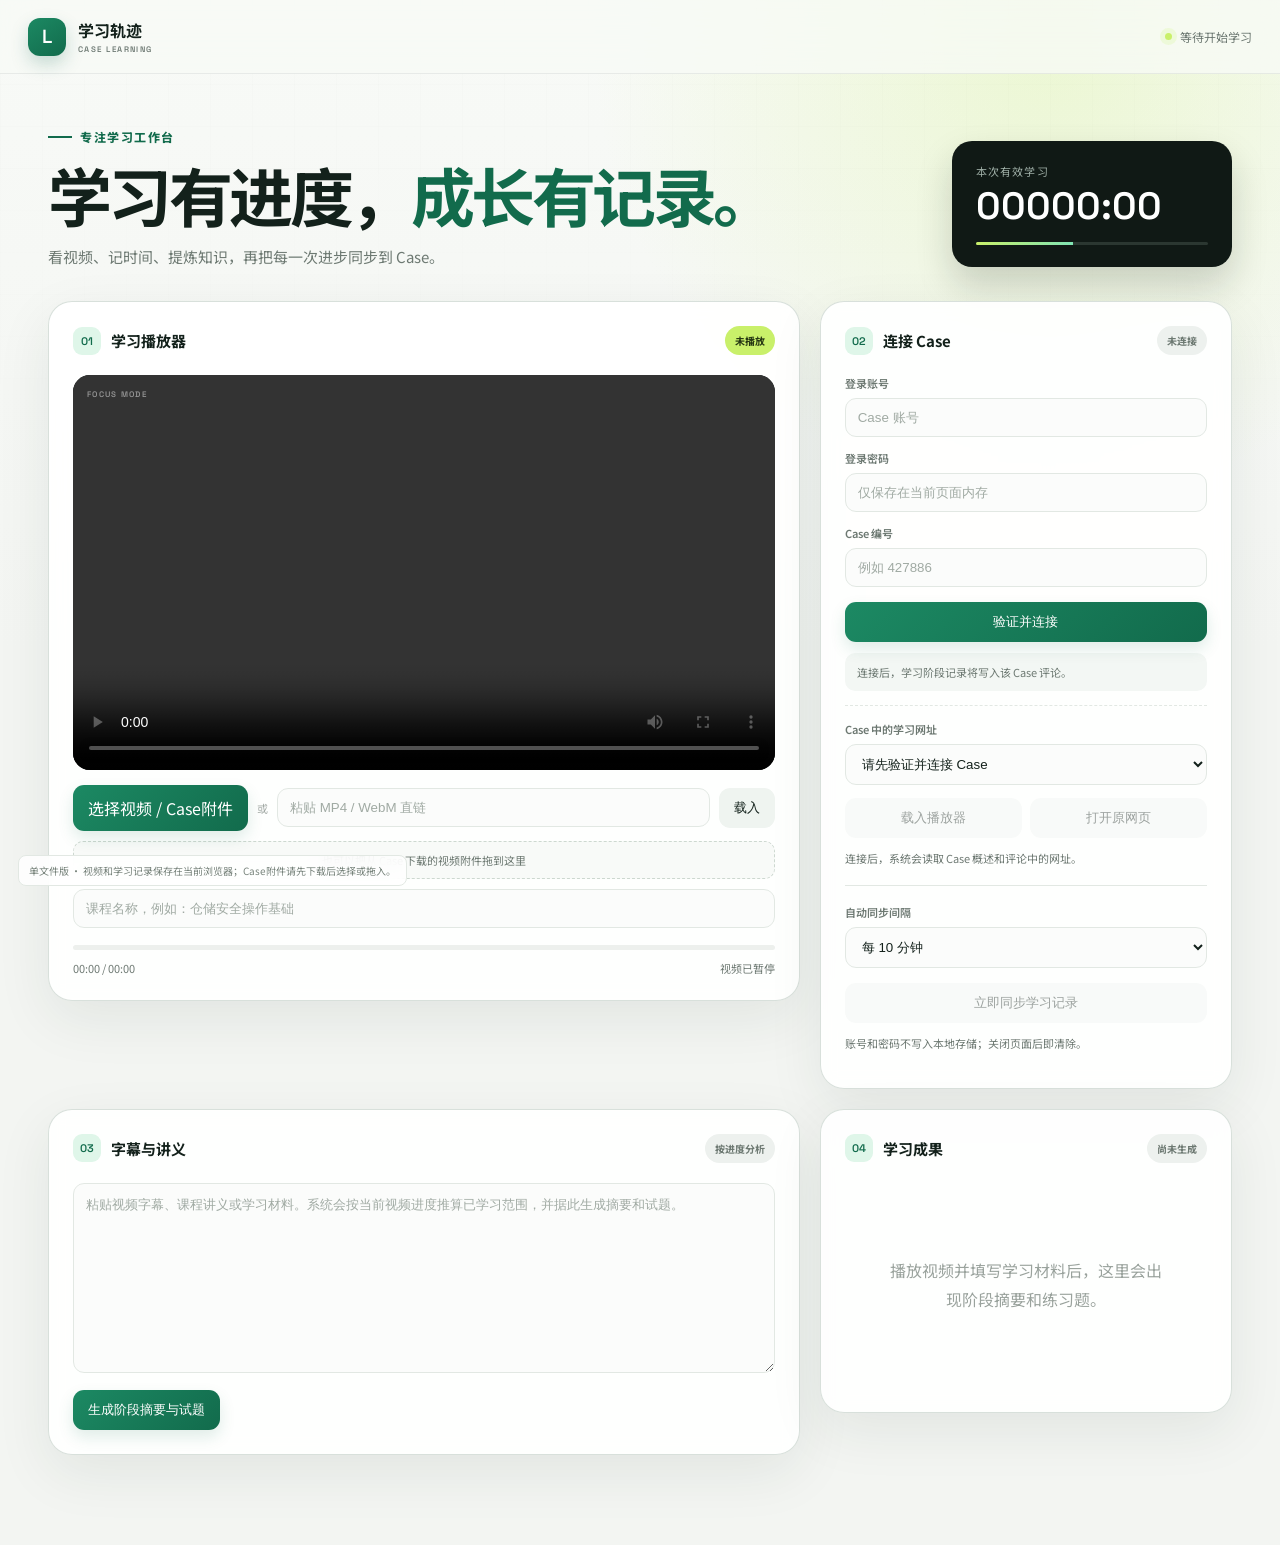
==== learning-system/standalone.html @ 3342eff4 "Add learning system standalone.html" ====
<!doctype html>
<html lang="zh-CN">
<head>
  <meta charset="utf-8">
  <meta name="viewport" content="width=device-width, initial-scale=1">
  <title>学习轨迹 · Case</title>
  <style>
@import url('https://fonts.googleapis.com/css2?family=Noto+Sans+SC:wght@400;500;600;700;800&family=Space+Grotesk:wght@500;600&display=swap');
:root{--bg:#f3f5f2;--paper:#fff;--ink:#13211b;--muted:#6d7972;--line:#e2e8e3;--green:#126b4c;--green2:#1c8963;--mint:#dff6e9;--lime:#c9f06a;--night:#101915;--shadow:0 18px 55px rgba(30,55,43,.08)}
*{box-sizing:border-box}html{scroll-behavior:smooth}body{margin:0;color:var(--ink);background:radial-gradient(circle at 82% 3%,rgba(201,240,106,.25),transparent 25%),linear-gradient(180deg,#f8faf7 0,var(--bg) 42%);font-family:'Noto Sans SC','Microsoft YaHei UI',sans-serif;min-height:100vh}body:before{content:"";position:fixed;inset:0;pointer-events:none;opacity:.32;background-image:linear-gradient(rgba(18,107,76,.035) 1px,transparent 1px),linear-gradient(90deg,rgba(18,107,76,.035) 1px,transparent 1px);background-size:42px 42px;mask-image:linear-gradient(to bottom,#000,transparent 70%)}
header{height:74px;padding:0 max(28px,calc((100vw - 1240px)/2));display:flex;align-items:center;justify-content:space-between;border-bottom:1px solid rgba(18,33,27,.07);background:rgba(248,250,247,.78);position:sticky;top:0;z-index:10;backdrop-filter:blur(18px)}.brand{display:flex;align-items:center;gap:12px}.brand>span:last-child{display:flex;flex-direction:column}.brand strong{font-size:16px}.brand small{font:600 8px/1.2 'Space Grotesk',sans-serif;letter-spacing:.18em;color:var(--muted);margin-top:3px}.mark{display:grid;place-items:center;width:38px;height:38px;border-radius:12px;background:linear-gradient(145deg,var(--green2),var(--green));color:white;font:600 19px 'Space Grotesk';box-shadow:0 8px 18px rgba(18,107,76,.22)}.header-right{display:flex;align-items:center;gap:8px}.live-dot{width:7px;height:7px;border-radius:50%;background:var(--lime);box-shadow:0 0 0 5px rgba(201,240,106,.18)}.status{font-size:12px;color:var(--muted)}
main{position:relative;max-width:1240px;margin:auto;padding:54px 28px 90px}.hero{display:flex;align-items:flex-end;justify-content:space-between;gap:32px;margin-bottom:34px}.eyebrow{display:flex;align-items:center;gap:8px;color:var(--green);font-size:12px;font-weight:800;letter-spacing:.13em;margin:0 0 15px}.eyebrow span{width:24px;height:2px;background:var(--green)}.hero h1{font-size:clamp(38px,5vw,66px);line-height:1.08;letter-spacing:-.055em;margin:0}.hero h1 em{font-style:normal;color:var(--green)}.hero p:not(.eyebrow){font-size:15px;color:var(--muted);margin:17px 0 0}.metric{min-width:280px;background:var(--night);color:white;padding:22px 24px;border-radius:20px;box-shadow:0 18px 36px rgba(16,25,21,.18)}.metric small{display:block;color:#9eaea6;font-size:11px;letter-spacing:.1em;margin-bottom:8px}.metric span{display:block;font:600 38px/1 'Space Grotesk',ui-monospace}.metric-line{height:3px;background:#2b3731;margin-top:17px;border-radius:2px;overflow:hidden}.metric-line i{display:block;width:42%;height:100%;background:linear-gradient(90deg,var(--lime),#80e4b4)}
.layout{display:grid;grid-template-columns:minmax(0,1.55fr) minmax(300px,.85fr);gap:20px;align-items:start}.card{background:rgba(255,255,255,.92);border:1px solid rgba(209,219,212,.84);border-radius:24px;padding:24px;box-shadow:var(--shadow);backdrop-filter:blur(8px)}.card-title{display:flex;align-items:center;justify-content:space-between;margin-bottom:20px}.card-title>div{display:flex;align-items:center;gap:10px}.card-title b{display:grid;place-items:center;width:28px;height:28px;border-radius:9px;background:var(--mint);color:var(--green);font:600 11px 'Space Grotesk'}.card-title h2{font-size:15px;margin:0}.pill{font-size:10px;font-weight:700;padding:7px 10px;border-radius:100px;background:var(--lime);color:#263713}.pill.muted{background:#edf1ee;color:var(--muted)}
.video-shell{position:relative;border-radius:17px;overflow:hidden;background:var(--night)}video{width:100%;aspect-ratio:16/9;background:radial-gradient(circle at center,#243129,#101915 65%);display:block}.video-corner{position:absolute;left:14px;top:14px;color:rgba(255,255,255,.48);font:600 8px 'Space Grotesk';letter-spacing:.16em;pointer-events:none}.source-row{display:flex;align-items:center;gap:9px;margin-top:15px}.source-row>span{font-size:11px;color:#a2aaa5}.source-row input{flex:1}.wide{margin-top:10px}
input,textarea,select{width:100%;border:1px solid var(--line);border-radius:11px;background:#fbfcfb;padding:11px 12px;font:13px inherit;color:var(--ink);outline:none;transition:.18s}input::placeholder,textarea::placeholder{color:#a0aaa3}input:focus,textarea:focus,select:focus{border-color:#75b89d;background:white;box-shadow:0 0 0 4px rgba(18,107,76,.07)}.file-button,button{border:0;border-radius:11px;background:linear-gradient(135deg,var(--green2),var(--green));color:white;padding:11px 15px;font:700 12px inherit;cursor:pointer;white-space:nowrap;box-shadow:0 7px 16px rgba(18,107,76,.13);transition:.16s}.file-button:hover,button:hover:not(:disabled){transform:translateY(-1px)}.file-button input{display:none}button.secondary{background:#eff4f0;color:var(--ink);box-shadow:none}button:disabled{opacity:.42;cursor:not-allowed;box-shadow:none}.progress-line{height:5px;background:#edf0ed;margin:17px 0 10px;border-radius:5px;overflow:hidden}.progress-line i{display:block;height:100%;width:0;background:linear-gradient(90deg,var(--green),var(--lime));border-radius:5px}.player-meta{display:flex;justify-content:space-between;color:var(--muted);font-size:11px}
.case-card{position:sticky;top:94px}.case-card label{display:block;font-size:11px;font-weight:600;color:var(--muted);margin:13px 0}.case-card label input,.case-card label select{margin-top:7px}.case-card>button{width:100%;margin-top:2px}.case-title,.privacy{font-size:11px;line-height:1.65;color:var(--muted)}.case-title{background:#f3f7f4;border-radius:10px;padding:10px 12px}.case-urls{border-top:1px dashed var(--line);margin-top:14px;padding-top:2px}.url-actions{display:grid;grid-template-columns:1fr 1fr;gap:8px}.divider{border-top:1px solid var(--line);margin:18px 0}
.content-card textarea{height:190px;resize:vertical;line-height:1.7}.content-card button{margin-top:12px}.result-card{min-height:290px}.empty{display:grid;place-items:center;text-align:center;color:#9aa39d;min-height:205px;padding:0 12%;line-height:1.8}.result-card h3{font-size:12px;color:var(--green);letter-spacing:.05em;margin:20px 0 10px}.result-card li{margin:8px 0;line-height:1.65;font-size:13px}.keywords{display:flex;gap:7px;flex-wrap:wrap}.keywords span{font-size:11px;background:var(--mint);color:var(--green);padding:7px 10px;border-radius:8px}.quiz{border-top:1px solid var(--line);padding:13px 0}.quiz p{margin:0 0 7px;line-height:1.65;font-size:13px}.answer{font-size:11px;color:var(--green);font-weight:600}#toast{position:fixed;right:28px;bottom:28px;max-width:360px;background:var(--night);color:white;padding:14px 18px;border-radius:13px;opacity:0;transform:translateY(12px);transition:.22s;pointer-events:none;font-size:12px;box-shadow:0 15px 40px rgba(16,25,21,.24);z-index:20}#toast.show{opacity:1;transform:none}
.drop-zone{margin-top:10px;padding:10px;border:1px dashed #cdd8d0;border-radius:10px;text-align:center;font-size:11px;color:var(--muted);background:#f8faf8;transition:.16s}.drop-zone.over{border-color:var(--green);background:var(--mint);color:var(--green)}@media(max-width:860px){header{padding:0 20px}main{padding:36px 18px 70px}.hero{display:block}.metric{margin-top:28px;min-width:0;max-width:360px}.layout{grid-template-columns:1fr}.case-card{position:static}.source-row{flex-wrap:wrap}.source-row input{min-width:190px}.hero h1{font-size:42px}}@media(max-width:480px){.hero h1{font-size:35px}.metric span{font-size:32px}.card{padding:18px;border-radius:20px}.header-right{display:none}.url-actions{grid-template-columns:1fr}.source-row .secondary{width:100%}}

.standalone-note{position:fixed;left:18px;bottom:14px;font-size:10px;color:#77837b;background:#ffffffd9;padding:7px 10px;border:1px solid #e2e8e3;border-radius:8px;backdrop-filter:blur(8px);z-index:8}</style>
</head>
<body>
  <header>
    <div class="brand"><span class="mark">L</span><span><strong>学习轨迹</strong><small>CASE LEARNING</small></span></div>
    <div class="header-right"><span class="live-dot"></span><div id="saveState" class="status">等待开始学习</div></div>
  </header>

  <main>
    <section class="hero">
      <div>
        <p class="eyebrow"><span></span>专注学习工作台</p>
        <h1>学习有进度，<em>成长有记录。</em></h1>
        <p>看视频、记时间、提炼知识，再把每一次进步同步到 Case。</p>
      </div>
      <div class="metric"><small>本次有效学习</small><span id="effectiveTime">00:00:00</span><div class="metric-line"><i></i></div></div>
    </section>

    <div class="layout">
      <section class="card player-card">
        <div class="card-title"><div><b>01</b><h2>学习播放器</h2></div><span id="trackingBadge" class="pill">未播放</span></div>
        <div class="video-shell"><video id="video" controls playsinline></video><span class="video-corner">FOCUS MODE</span></div>
        <div class="source-row">
          <label class="file-button">选择视频 / Case附件<input id="videoFile" type="file" accept="video/*"></label>
          <span>或</span>
          <input id="videoUrl" placeholder="粘贴 MP4 / WebM 直链">
          <button id="loadUrl" class="secondary">载入</button>
        </div>
        <div id="dropZone" class="drop-zone">也可以把从 Case 下载的视频附件拖到这里</div>
        <input id="lessonTitle" class="wide" placeholder="课程名称，例如：仓储安全操作基础">
        <div class="progress-line"><i id="progressBar"></i></div>
        <div class="player-meta"><span id="positionText">00:00 / 00:00</span><span id="focusText">等待开始</span></div>
      </section>

      <aside class="card case-card">
        <div class="card-title"><div><b>02</b><h2>连接 Case</h2></div><span id="caseBadge" class="pill muted">未连接</span></div>
        <label>登录账号<input id="account" autocomplete="username" placeholder="Case 账号"></label>
        <label>登录密码<input id="password" type="password" autocomplete="current-password" placeholder="仅保存在当前页面内存"></label>
        <label>Case 编号<input id="caseIndex" inputmode="numeric" placeholder="例如 427886"></label>
        <button id="connectCase">验证并连接</button>
        <p id="caseTitle" class="case-title">连接后，学习阶段记录将写入该 Case 评论。</p>
        <div id="caseUrls" class="case-urls">
          <label>Case 中的学习网址<select id="caseUrlSelect"><option value="">请先验证并连接 Case</option></select></label>
          <div class="url-actions">
            <button id="loadCaseUrl" class="secondary" disabled>载入播放器</button>
            <button id="openCaseUrl" class="secondary" disabled>打开原网页</button>
          </div>
          <p id="urlHint" class="privacy">连接后，系统会读取 Case 概述和评论中的网址。</p>
        </div>
        <div class="divider"></div>
        <label>自动同步间隔
          <select id="syncMinutes"><option value="5">每 5 分钟</option><option value="10" selected>每 10 分钟</option><option value="15">每 15 分钟</option><option value="0">关闭自动同步</option></select>
        </label>
        <button id="syncNow" class="secondary" disabled>立即同步学习记录</button>
        <p class="privacy">账号和密码不写入本地存储；关闭页面后即清除。</p>
      </aside>

      <section class="card content-card">
        <div class="card-title"><div><b>03</b><h2>字幕与讲义</h2></div><span class="pill muted">按进度分析</span></div>
        <textarea id="transcript" placeholder="粘贴视频字幕、课程讲义或学习材料。系统会按当前视频进度推算已学习范围，并据此生成摘要和试题。"></textarea>
        <button id="analyze">生成阶段摘要与试题</button>
      </section>

      <section class="card result-card">
        <div class="card-title"><div><b>04</b><h2>学习成果</h2></div><span id="coverage" class="pill muted">尚未生成</span></div>
        <div id="emptyResult" class="empty">播放视频并填写学习材料后，这里会出现阶段摘要和练习题。</div>
        <div id="results" hidden>
          <h3>阶段摘要</h3><ul id="summaryList"></ul>
          <h3>关键词</h3><div id="keywordList" class="keywords"></div>
          <h3>随堂练习</h3><div id="quizList"></div>
        </div>
      </section>
    </div>
  </main>
  <div id="toast" role="status"></div>
  <script>
const $ = (id) => document.getElementById(id);
const video = $('video');
let sessionSeconds = 0, totalSeconds = 0, lastTick = performance.now(), lastSaved = 0;
let connectedCase = null, lastSyncSeconds = 0, syncBusy = false, pauseTimer = null, analysis = null;
let sourceKey = 'lesson:unset';

const fmt = (seconds) => {
  seconds = Math.max(0, Math.floor(Number(seconds) || 0));
  const h = Math.floor(seconds / 3600), m = Math.floor(seconds % 3600 / 60), s = seconds % 60;
  return h ? [h,m,s].map(x=>String(x).padStart(2,'0')).join(':') : [m,s].map(x=>String(x).padStart(2,'0')).join(':');
};
const fmtLong = (seconds) => `${Math.floor(seconds/3600)}小时${Math.floor(seconds%3600/60)}分${Math.floor(seconds%60)}秒`;
const toast = (message, bad=false) => { const el=$('toast'); el.textContent=message; el.style.background=bad?'#8a2d24':''; el.classList.add('show'); clearTimeout(el.t); el.t=setTimeout(()=>el.classList.remove('show'),3200); };
const isActive = () => !video.paused && !video.ended && document.visibilityState === 'visible' && document.hasFocus();
const ratio = () => Number.isFinite(video.duration) && video.duration > 0 ? Math.min(1, video.currentTime/video.duration) : 1;

function storageKey(){ return 'case-learning-v1:' + sourceKey; }
function saveState(){
  const state={position:video.currentTime||0,totalSeconds,lessonTitle:$('lessonTitle').value,transcript:$('transcript').value,lastSyncSeconds,updatedAt:new Date().toISOString()};
  localStorage.setItem(storageKey(),JSON.stringify(state)); $('saveState').textContent='已自动保存'; lastSaved=performance.now();
}
function restoreState(){
  const raw=localStorage.getItem(storageKey()); if(!raw) return;
  try { const s=JSON.parse(raw); totalSeconds=Number(s.totalSeconds)||0; lastSyncSeconds=Number(s.lastSyncSeconds)||0; $('lessonTitle').value=s.lessonTitle||''; $('transcript').value=s.transcript||'';
    video.addEventListener('loadedmetadata',()=>{ if(s.position<video.duration) video.currentTime=s.position; },{once:true}); toast(`已恢复上次进度 ${fmt(s.position)}`); } catch(_){}
}
function loadSource(src,key){ video.pause(); video.src=src; sourceKey=key; sessionSeconds=0; totalSeconds=0; lastSyncSeconds=0; analysis=null; restoreState(); video.load(); }

async function isHevc(file){const scan=async blob=>{const bytes=new Uint8Array(await blob.arrayBuffer());let s='';for(let i=0;i<bytes.length;i++)s+=String.fromCharCode(bytes[i]);return s.includes('hvc1')||s.includes('hev1')};const size=Math.min(file.size,4*1024*1024);return await scan(file.slice(0,size))||(file.size>size&&await scan(file.slice(-size)));}
async function prepareVideoFile(f){
  if(!$('lessonTitle').value)$('lessonTitle').value=f.name.replace(/\.[^.]+$/,'');
  if(!await isHevc(f)){loadSource(URL.createObjectURL(f),`file:${f.name}:${f.size}:${f.lastModified}`);return;}
  toast('检测到 H.265 视频，正在转换为网页兼容的 H.264…');$('trackingBadge').textContent='正在转换';
  try{const base=location.protocol==='file:'?'http://127.0.0.1:8765':'';const r=await fetch(base+'/api/media/convert',{method:'POST',headers:{'Content-Type':'application/octet-stream'},body:f});if(!r.ok){let d=await r.json().catch(()=>({}));throw Error(d.error||'转换失败')}const blob=await r.blob();loadSource(URL.createObjectURL(blob),`h264:${f.name}:${f.size}:${f.lastModified}`);$('trackingBadge').textContent='转换完成';toast('H.265 已转换为 H.264，可以正常播放');}catch(e){$('trackingBadge').textContent='格式不兼容';toast(location.protocol==='file:'?'该视频是 H.265；请先运行 start.ps1，再重新选择附件进行自动转换':e.message,true);}
}
$('videoFile').addEventListener('change',e=>{const f=e.target.files[0];if(f)prepareVideoFile(f);});
const dropZone=$('dropZone');
['dragenter','dragover'].forEach(name=>dropZone.addEventListener(name,e=>{e.preventDefault();dropZone.classList.add('over');}));
['dragleave','drop'].forEach(name=>dropZone.addEventListener(name,e=>{e.preventDefault();dropZone.classList.remove('over');}));
dropZone.addEventListener('drop',e=>{const f=[...e.dataTransfer.files].find(x=>x.type.startsWith('video/'));if(!f)return toast('请拖入视频格式的 Case 附件',true);prepareVideoFile(f);});
$('loadUrl').onclick=()=>{ const u=$('videoUrl').value.trim(); if(!/^https?:\/\//i.test(u))return toast('请输入有效的 http/https 视频直链',true); loadSource(u,`url:${u}`); };

video.addEventListener('timeupdate',()=>{ $('positionText').textContent=`${fmt(video.currentTime)} / ${fmt(video.duration)}`; $('progressBar').style.width=`${ratio()*100}%`; });
video.addEventListener('play',()=>{ clearTimeout(pauseTimer); $('trackingBadge').textContent='正在计时'; $('trackingBadge').classList.remove('muted'); });
video.addEventListener('pause',()=>{ $('trackingBadge').textContent='已暂停'; pauseTimer=setTimeout(()=>{ if(sessionSeconds>lastSyncSeconds) autoSync('暂停超过30秒'); },30000); saveState(); });
video.addEventListener('ended',()=>autoSync('本次视频播放完成'));
document.addEventListener('visibilitychange',()=>{ if(document.hidden) saveState(); });

setInterval(()=>{
  const now=performance.now(), delta=Math.min(2,(now-lastTick)/1000); lastTick=now;
  if(isActive()){ sessionSeconds+=delta; totalSeconds+=delta; $('focusText').textContent='页面在前台 · 有效计时中'; }
  else $('focusText').textContent=video.paused?'视频已暂停':'页面不在前台 · 暂停计时';
  $('effectiveTime').textContent=fmt(totalSeconds).padStart(8,'0');
  if(now-lastSaved>15000)saveState();
  const mins=Number($('syncMinutes').value); if(mins&&totalSeconds-lastSyncSeconds>=mins*60)autoSync(`已累计学习${mins}分钟`);
},1000);

function localAnalyze(text,learnedRatio){const all=text.split(/[。！？；\n]+/).map(x=>x.trim()).filter(x=>x.length>=6);if(!all.length)throw Error('请先粘贴至少一段字幕或讲义文本');const n=Math.max(1,Math.round(all.length*Math.max(.01,Math.min(1,learnedRatio)))),learned=all.slice(0,n),keys=[];learned.forEach(x=>x.split(/需要|必须|应当|应该|可以|包括|通过|以及|并且|同时/).forEach(y=>{y=y.trim();if(y.length>=2&&y.length<=10&&!keys.includes(y))keys.push(y)}));const summary=learned.slice(0,5),quiz=summary.map((x,i)=>({type:'简答题',question:`请复述第 ${i+1} 个学习要点。`,answer:x}));return{ok:true,summary,keywords:keys.slice(0,8),quiz,coveredSentences:n,totalSentences:all.length};}
async function api(path,body){const cloud=location.hostname.endsWith('github.io');if(cloud&&path==='/api/analyze')return localAnalyze(body.text,body.learnedRatio);if(cloud&&path.startsWith('/api/case/'))throw Error('GitHub Pages 为静态云端版；Case 连接和回写请使用本机完整版');const base=location.protocol==='file:'?'http://127.0.0.1:8765':'';try{const r=await fetch(base+path,{method:'POST',headers:{'Content-Type':'application/json'},body:JSON.stringify(body)});const d=await r.json();if(!r.ok||!d.ok)throw new Error(d.error||'请求失败');return d;}catch(e){if(location.protocol==='file:'&&String(e.message).includes('fetch'))throw new Error('单文件的 Case 连接需要先运行学习系统服务；本地视频学习不受影响');throw e;} }
const credentials=()=>({account:$('account').value.trim(),password:$('password').value,caseIndex:$('caseIndex').value.trim()});
$('connectCase').onclick=async()=>{ try{$('connectCase').disabled=true; const d=await api('/api/case/check',credentials()); connectedCase=d; $('caseTitle').textContent=`case#${$('caseIndex').value} · ${d.title}`; $('caseBadge').textContent='已连接'; $('caseBadge').classList.remove('muted'); $('syncNow').disabled=false; renderCaseUrls(d.learningUrls||[]); toast(`Case 连接成功，找到 ${d.learningUrls?.length||0} 个网址`);}catch(e){connectedCase=null;$('caseUrlSelect').innerHTML='<option value="">连接失败，请检查账号和 Case 编号</option>';$('loadCaseUrl').disabled=true;$('openCaseUrl').disabled=true;$('urlHint').textContent='成功连接 Case 后，学习网址会显示在这里。';toast(e.message,true)}finally{$('connectCase').disabled=false;} };

function renderCaseUrls(urls){
  const box=$('caseUrls'), select=$('caseUrlSelect');
  box.hidden=false;
  if(!urls.length){select.innerHTML='<option value="">未在概述或评论中找到网址</option>';$('loadCaseUrl').disabled=true;$('openCaseUrl').disabled=true;$('urlHint').textContent='请先在 Case 概述或评论中添加 http/https 学习网址。';return;}
  select.innerHTML=urls.map((item,i)=>`<option value="${i}">${escapeHtml(item.source)} · ${escapeHtml(item.url)}</option>`).join('');
  $('loadCaseUrl').disabled=false;$('openCaseUrl').disabled=false;updateUrlHint();
}
function selectedCaseUrl(){return (connectedCase?.learningUrls||[])[Number($('caseUrlSelect').value)]||null;}
function updateUrlHint(){const item=selectedCaseUrl();$('urlHint').textContent=item?.directVideo?'已识别为视频直链，可在播放器内跟踪。':'这是普通网页链接；可以打开原网页，但第一版无法读取网页内部播放状态。';}
$('caseUrlSelect').addEventListener('change',updateUrlHint);
$('loadCaseUrl').onclick=()=>{const item=selectedCaseUrl();if(!item)return;if(!item.directVideo)return toast('该地址不是已识别的视频直链，请使用“打开原网页”',true);$('videoUrl').value=item.url;loadSource(item.url,`case-url:${item.url}`);if(!$('lessonTitle').value)$('lessonTitle').value=connectedCase.title;toast('已从 Case 载入学习视频');};
$('openCaseUrl').onclick=()=>{const item=selectedCaseUrl();if(item)window.open(item.url,'_blank','noopener,noreferrer');};

function buildComment(reason){
  const progress=Math.round(ratio()*100), title=$('lessonTitle').value.trim()||'未命名课程';
  const lines=[`【学习系统自动记录｜${reason}】`,`1. 课程：${title}`,`2. 本次有效学习：${fmtLong(sessionSeconds)}`,`3. 累计有效学习：${fmtLong(totalSeconds)}`,`4. 视频进度：${progress}%（${fmt(video.currentTime)} / ${fmt(video.duration)}）`,`5. 记录时间：${new Date().toLocaleString('zh-CN',{hour12:false})}`];
  if(analysis){ lines.push(`6. 已学习内容：${analysis.summary.join('；')}`); lines.push(`7. 关键词：${analysis.keywords.join('、')}`); lines.push(`8. 随堂练习：\n${analysis.quiz.map((q,i)=>`（${i+1}）${q.question}\n答案：${q.answer}`).join('\n')}`); }
  return lines.join('\n');
}
async function autoSync(reason){
  if(!connectedCase||syncBusy||totalSeconds<=lastSyncSeconds+2)return;
  syncBusy=true; try{const d=await api('/api/case/comment',{...credentials(),content:buildComment(reason)}); lastSyncSeconds=totalSeconds;saveState();toast(`已同步到 Case${d.commentIndex?` · msg#${d.commentIndex}`:''}`);}catch(e){toast(`自动同步失败：${e.message}`,true);}finally{syncBusy=false;}
}
$('syncNow').onclick=()=>autoSync('手动阶段同步');

$('analyze').onclick=async()=>{try{$('analyze').disabled=true;analysis=await api('/api/analyze',{text:$('transcript').value,learnedRatio:ratio()});$('emptyResult').hidden=true;$('results').hidden=false;$('summaryList').innerHTML=analysis.summary.map(x=>`<li>${escapeHtml(x)}</li>`).join('');$('keywordList').innerHTML=analysis.keywords.map(x=>`<span>${escapeHtml(x)}</span>`).join('');$('quizList').innerHTML=analysis.quiz.map((q,i)=>`<div class="quiz"><p>${i+1}. ${escapeHtml(q.question)}</p><span class="answer">答案：${escapeHtml(q.answer)}</span></div>`).join('');$('coverage').textContent=`已分析 ${analysis.coveredSentences}/${analysis.totalSentences} 段`;toast('已按当前学习进度生成');}catch(e){toast(e.message,true)}finally{$('analyze').disabled=false;}};
function escapeHtml(s){const d=document.createElement('div');d.textContent=s;return d.innerHTML;}
window.addEventListener('beforeunload',saveState);

</script>
<div class="standalone-note">单文件版 · 视频和学习记录保存在当前浏览器；Case附件请先下载后选择或拖入。</div></body>
</html>
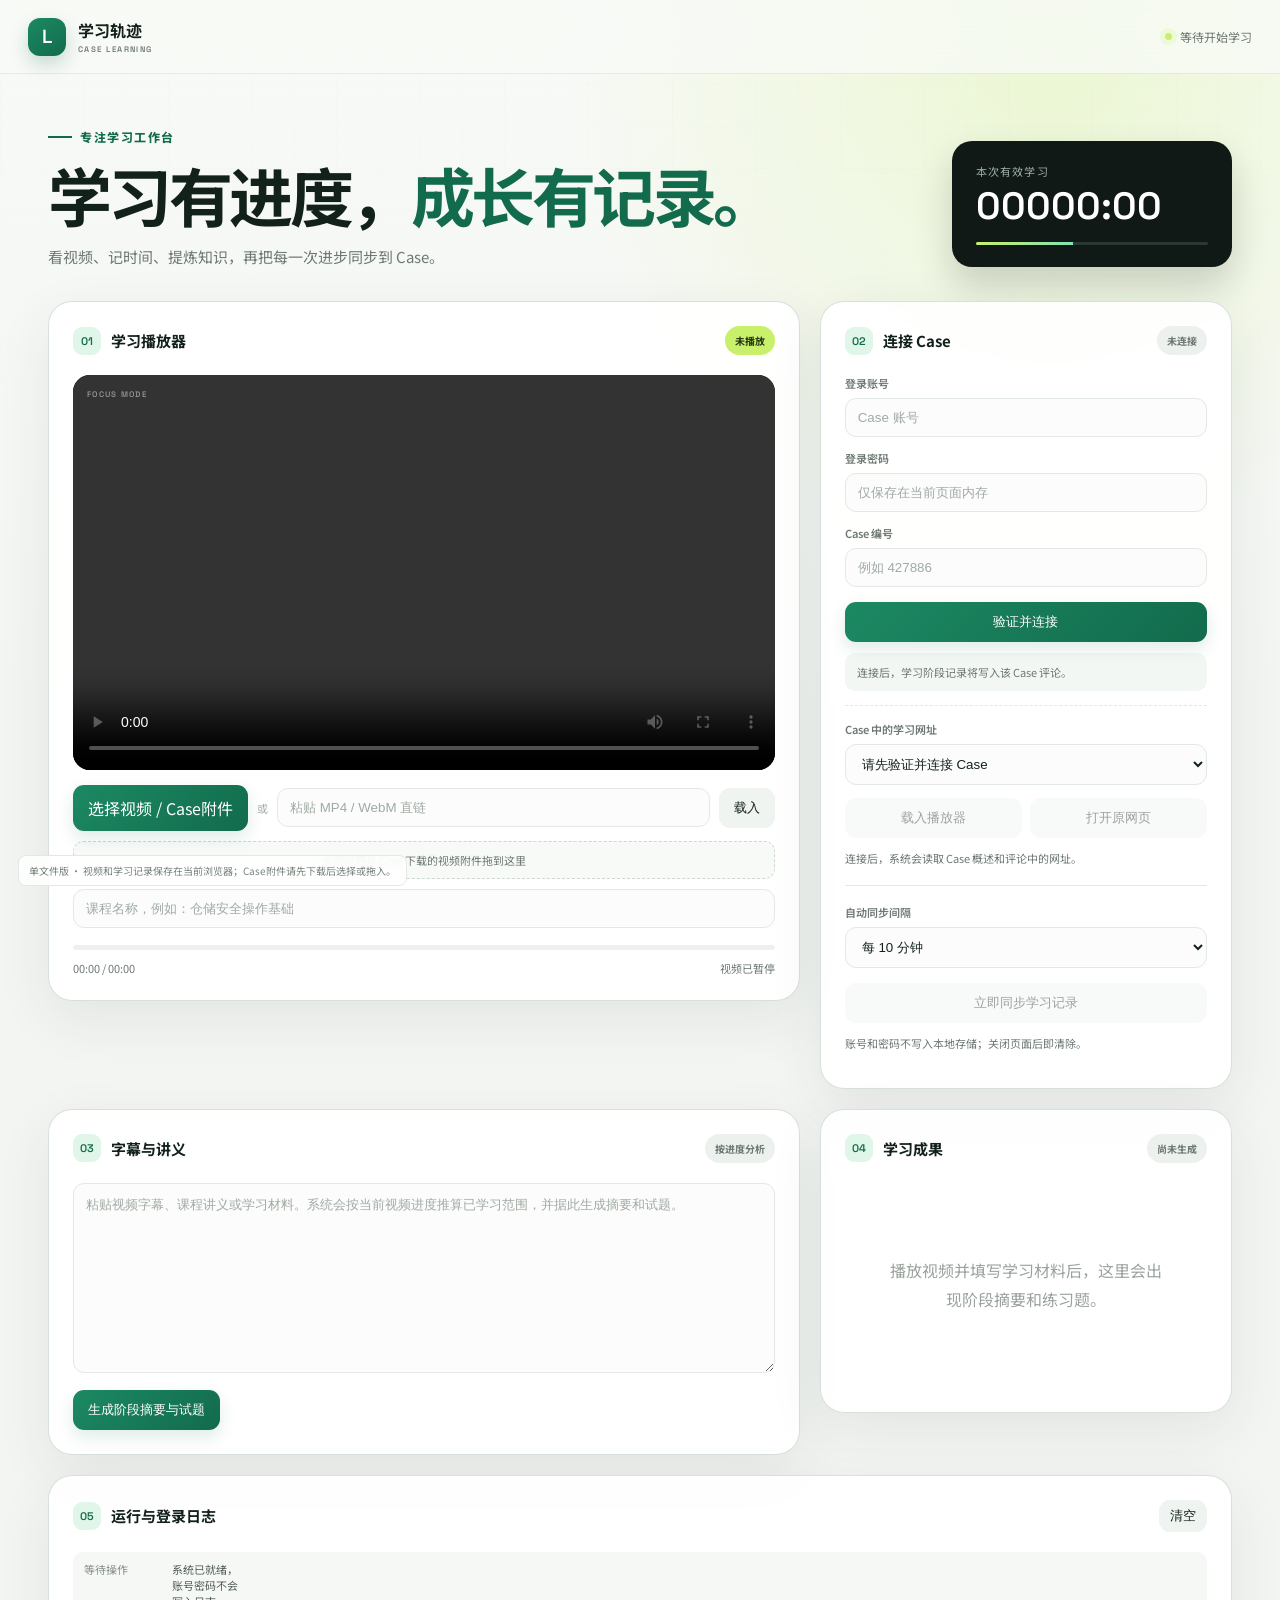
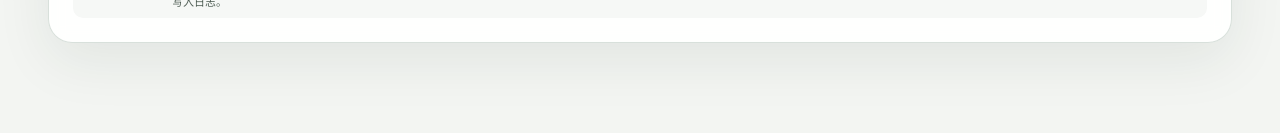
==== commit 5aa60ed9: "Update standalone learning dashboard" ====
--- a/learning-system/standalone.html
+++ b/learning-system/standalone.html
@@ -14,7 +14,7 @@
 .video-shell{position:relative;border-radius:17px;overflow:hidden;background:var(--night)}video{width:100%;aspect-ratio:16/9;background:radial-gradient(circle at center,#243129,#101915 65%);display:block}.video-corner{position:absolute;left:14px;top:14px;color:rgba(255,255,255,.48);font:600 8px 'Space Grotesk';letter-spacing:.16em;pointer-events:none}.source-row{display:flex;align-items:center;gap:9px;margin-top:15px}.source-row>span{font-size:11px;color:#a2aaa5}.source-row input{flex:1}.wide{margin-top:10px}
 input,textarea,select{width:100%;border:1px solid var(--line);border-radius:11px;background:#fbfcfb;padding:11px 12px;font:13px inherit;color:var(--ink);outline:none;transition:.18s}input::placeholder,textarea::placeholder{color:#a0aaa3}input:focus,textarea:focus,select:focus{border-color:#75b89d;background:white;box-shadow:0 0 0 4px rgba(18,107,76,.07)}.file-button,button{border:0;border-radius:11px;background:linear-gradient(135deg,var(--green2),var(--green));color:white;padding:11px 15px;font:700 12px inherit;cursor:pointer;white-space:nowrap;box-shadow:0 7px 16px rgba(18,107,76,.13);transition:.16s}.file-button:hover,button:hover:not(:disabled){transform:translateY(-1px)}.file-button input{display:none}button.secondary{background:#eff4f0;color:var(--ink);box-shadow:none}button:disabled{opacity:.42;cursor:not-allowed;box-shadow:none}.progress-line{height:5px;background:#edf0ed;margin:17px 0 10px;border-radius:5px;overflow:hidden}.progress-line i{display:block;height:100%;width:0;background:linear-gradient(90deg,var(--green),var(--lime));border-radius:5px}.player-meta{display:flex;justify-content:space-between;color:var(--muted);font-size:11px}
 .case-card{position:sticky;top:94px}.case-card label{display:block;font-size:11px;font-weight:600;color:var(--muted);margin:13px 0}.case-card label input,.case-card label select{margin-top:7px}.case-card>button{width:100%;margin-top:2px}.case-title,.privacy{font-size:11px;line-height:1.65;color:var(--muted)}.case-title{background:#f3f7f4;border-radius:10px;padding:10px 12px}.case-urls{border-top:1px dashed var(--line);margin-top:14px;padding-top:2px}.url-actions{display:grid;grid-template-columns:1fr 1fr;gap:8px}.divider{border-top:1px solid var(--line);margin:18px 0}
-.content-card textarea{height:190px;resize:vertical;line-height:1.7}.content-card button{margin-top:12px}.result-card{min-height:290px}.empty{display:grid;place-items:center;text-align:center;color:#9aa39d;min-height:205px;padding:0 12%;line-height:1.8}.result-card h3{font-size:12px;color:var(--green);letter-spacing:.05em;margin:20px 0 10px}.result-card li{margin:8px 0;line-height:1.65;font-size:13px}.keywords{display:flex;gap:7px;flex-wrap:wrap}.keywords span{font-size:11px;background:var(--mint);color:var(--green);padding:7px 10px;border-radius:8px}.quiz{border-top:1px solid var(--line);padding:13px 0}.quiz p{margin:0 0 7px;line-height:1.65;font-size:13px}.answer{font-size:11px;color:var(--green);font-weight:600}#toast{position:fixed;right:28px;bottom:28px;max-width:360px;background:var(--night);color:white;padding:14px 18px;border-radius:13px;opacity:0;transform:translateY(12px);transition:.22s;pointer-events:none;font-size:12px;box-shadow:0 15px 40px rgba(16,25,21,.24);z-index:20}#toast.show{opacity:1;transform:none}
+.content-card textarea{height:190px;resize:vertical;line-height:1.7}.content-card button{margin-top:12px}.result-card{min-height:290px}.empty{display:grid;place-items:center;text-align:center;color:#9aa39d;min-height:205px;padding:0 12%;line-height:1.8}.result-card h3{font-size:12px;color:var(--green);letter-spacing:.05em;margin:20px 0 10px}.result-card li{margin:8px 0;line-height:1.65;font-size:13px}.keywords{display:flex;gap:7px;flex-wrap:wrap}.keywords span{font-size:11px;background:var(--mint);color:var(--green);padding:7px 10px;border-radius:8px}.quiz{border-top:1px solid var(--line);padding:13px 0}.quiz p{margin:0 0 7px;line-height:1.65;font-size:13px}.answer{font-size:11px;color:var(--green);font-weight:600}.log-card{grid-column:1/-1}.log-card .card-title button{padding:7px 11px}.session-log{display:grid;gap:7px;max-height:220px;overflow:auto}.session-log>div{display:grid;grid-template-columns:78px 74px 1fr;gap:10px;align-items:start;padding:9px 11px;border-radius:10px;background:#f6f8f6;font-size:11px}.session-log time{color:#87918a}.session-log b{color:var(--green)}.session-log span{color:#536158}.session-log .bad b{color:#a33a2d}#toast{position:fixed;right:28px;bottom:28px;max-width:360px;background:var(--night);color:white;padding:14px 18px;border-radius:13px;opacity:0;transform:translateY(12px);transition:.22s;pointer-events:none;font-size:12px;box-shadow:0 15px 40px rgba(16,25,21,.24);z-index:20}#toast.show{opacity:1;transform:none}
 .drop-zone{margin-top:10px;padding:10px;border:1px dashed #cdd8d0;border-radius:10px;text-align:center;font-size:11px;color:var(--muted);background:#f8faf8;transition:.16s}.drop-zone.over{border-color:var(--green);background:var(--mint);color:var(--green)}@media(max-width:860px){header{padding:0 20px}main{padding:36px 18px 70px}.hero{display:block}.metric{margin-top:28px;min-width:0;max-width:360px}.layout{grid-template-columns:1fr}.case-card{position:static}.source-row{flex-wrap:wrap}.source-row input{min-width:190px}.hero h1{font-size:42px}}@media(max-width:480px){.hero h1{font-size:35px}.metric span{font-size:32px}.card{padding:18px;border-radius:20px}.header-right{display:none}.url-actions{grid-template-columns:1fr}.source-row .secondary{width:100%}}
 
 .standalone-note{position:fixed;left:18px;bottom:14px;font-size:10px;color:#77837b;background:#ffffffd9;padding:7px 10px;border:1px solid #e2e8e3;border-radius:8px;backdrop-filter:blur(8px);z-index:8}</style>
@@ -40,7 +40,7 @@
         <div class="card-title"><div><b>01</b><h2>学习播放器</h2></div><span id="trackingBadge" class="pill">未播放</span></div>
         <div class="video-shell"><video id="video" controls playsinline></video><span class="video-corner">FOCUS MODE</span></div>
         <div class="source-row">
-          <label class="file-button">选择视频 / Case附件<input id="videoFile" type="file" accept="video/*"></label>
+          <label class="file-button">选择视频 / Case附件<input id="videoFile" type="file" accept="video/*,.mkv,.avi,.wmv,.flv,.mov,.m4v,.3gp"></label>
           <span>或</span>
           <input id="videoUrl" placeholder="粘贴 MP4 / WebM 直链">
           <button id="loadUrl" class="secondary">载入</button>
@@ -89,6 +89,11 @@
           <h3>随堂练习</h3><div id="quizList"></div>
         </div>
       </section>
+
+      <section class="card log-card">
+        <div class="card-title"><div><b>05</b><h2>运行与登录日志</h2></div><button id="clearLog" class="secondary">清空</button></div>
+        <div id="sessionLog" class="session-log"><div><time>等待操作</time><span>系统已就绪，账号密码不会写入日志。</span></div></div>
+      </section>
     </div>
   </main>
   <div id="toast" role="status"></div>
@@ -98,6 +103,8 @@
 let sessionSeconds = 0, totalSeconds = 0, lastTick = performance.now(), lastSaved = 0;
 let connectedCase = null, lastSyncSeconds = 0, syncBusy = false, pauseTimer = null, analysis = null;
 let sourceKey = 'lesson:unset';
+function addLog(action,message,bad=false){const box=$('sessionLog');if(box.children.length===1&&box.textContent.includes('等待操作'))box.innerHTML='';const row=document.createElement('div');if(bad)row.className='bad';const now=new Date().toLocaleTimeString('zh-CN',{hour12:false});row.innerHTML=`<time>${now}</time><b>${escapeHtml(action)}</b><span>${escapeHtml(message)}</span>`;box.prepend(row);}
+$('clearLog').onclick=()=>{$('sessionLog').innerHTML='<div><time>刚刚</time><b>系统</b><span>日志已清空；账号密码从不写入日志。</span></div>';};
 
 const fmt = (seconds) => {
   seconds = Math.max(0, Math.floor(Number(seconds) || 0));
@@ -124,9 +131,10 @@
 async function isHevc(file){const scan=async blob=>{const bytes=new Uint8Array(await blob.arrayBuffer());let s='';for(let i=0;i<bytes.length;i++)s+=String.fromCharCode(bytes[i]);return s.includes('hvc1')||s.includes('hev1')};const size=Math.min(file.size,4*1024*1024);return await scan(file.slice(0,size))||(file.size>size&&await scan(file.slice(-size)));}
 async function prepareVideoFile(f){
   if(!$('lessonTitle').value)$('lessonTitle').value=f.name.replace(/\.[^.]+$/,'');
-  if(!await isHevc(f)){loadSource(URL.createObjectURL(f),`file:${f.name}:${f.size}:${f.lastModified}`);return;}
-  toast('检测到 H.265 视频，正在转换为网页兼容的 H.264…');$('trackingBadge').textContent='正在转换';
-  try{const base=location.protocol==='file:'?'http://127.0.0.1:8765':'';const r=await fetch(base+'/api/media/convert',{method:'POST',headers:{'Content-Type':'application/octet-stream'},body:f});if(!r.ok){let d=await r.json().catch(()=>({}));throw Error(d.error||'转换失败')}const blob=await r.blob();loadSource(URL.createObjectURL(blob),`h264:${f.name}:${f.size}:${f.lastModified}`);$('trackingBadge').textContent='转换完成';toast('H.265 已转换为 H.264，可以正常播放');}catch(e){$('trackingBadge').textContent='格式不兼容';toast(location.protocol==='file:'?'该视频是 H.265；请先运行 start.ps1，再重新选择附件进行自动转换':e.message,true);}
+  const ext=(f.name.split('.').pop()||'').toLowerCase(),native=['mp4','webm','ogg','m4v'].includes(ext),hevc=await isHevc(f);
+  if(native&&!hevc){loadSource(URL.createObjectURL(f),`file:${f.name}:${f.size}:${f.lastModified}`);addLog('视频','已载入 '+f.name);return;}
+  toast(`检测到 ${hevc?'H.265':'非网页原生'} 视频，正在转换为 H.264…`);$('trackingBadge').textContent='正在转换';addLog('转码','开始处理 '+f.name);
+  try{const base=location.protocol==='file:'?'http://127.0.0.1:8765':'';const r=await fetch(base+'/api/media/convert',{method:'POST',headers:{'Content-Type':'application/octet-stream'},body:f});if(!r.ok){let d=await r.json().catch(()=>({}));throw Error(d.error||'转换失败')}const blob=await r.blob();loadSource(URL.createObjectURL(blob),`h264:${f.name}:${f.size}:${f.lastModified}`);$('trackingBadge').textContent='转换完成';toast('视频已转换为 H.264，可以正常播放');addLog('转码','转换完成：'+f.name);}catch(e){$('trackingBadge').textContent='格式不兼容';addLog('转码失败',e.message,true);toast(location.protocol==='file:'?'请先运行 start.ps1，再重新选择附件进行自动转换':e.message,true);}
 }
 $('videoFile').addEventListener('change',e=>{const f=e.target.files[0];if(f)prepareVideoFile(f);});
 const dropZone=$('dropZone');
@@ -151,9 +159,9 @@
 },1000);
 
 function localAnalyze(text,learnedRatio){const all=text.split(/[。！？；\n]+/).map(x=>x.trim()).filter(x=>x.length>=6);if(!all.length)throw Error('请先粘贴至少一段字幕或讲义文本');const n=Math.max(1,Math.round(all.length*Math.max(.01,Math.min(1,learnedRatio)))),learned=all.slice(0,n),keys=[];learned.forEach(x=>x.split(/需要|必须|应当|应该|可以|包括|通过|以及|并且|同时/).forEach(y=>{y=y.trim();if(y.length>=2&&y.length<=10&&!keys.includes(y))keys.push(y)}));const summary=learned.slice(0,5),quiz=summary.map((x,i)=>({type:'简答题',question:`请复述第 ${i+1} 个学习要点。`,answer:x}));return{ok:true,summary,keywords:keys.slice(0,8),quiz,coveredSentences:n,totalSentences:all.length};}
-async function api(path,body){const cloud=location.hostname.endsWith('github.io');if(cloud&&path==='/api/analyze')return localAnalyze(body.text,body.learnedRatio);if(cloud&&path.startsWith('/api/case/'))throw Error('GitHub Pages 为静态云端版；Case 连接和回写请使用本机完整版');const base=location.protocol==='file:'?'http://127.0.0.1:8765':'';try{const r=await fetch(base+path,{method:'POST',headers:{'Content-Type':'application/json'},body:JSON.stringify(body)});const d=await r.json();if(!r.ok||!d.ok)throw new Error(d.error||'请求失败');return d;}catch(e){if(location.protocol==='file:'&&String(e.message).includes('fetch'))throw new Error('单文件的 Case 连接需要先运行学习系统服务；本地视频学习不受影响');throw e;} }
+async function api(path,body){const cloud=location.protocol==='https:'&&!['127.0.0.1','localhost'].includes(location.hostname);if(cloud&&path==='/api/analyze')return localAnalyze(body.text,body.learnedRatio);if(cloud&&path.startsWith('/api/case/'))throw Error('云端静态版可进行视频学习与内容分析；Case 连接和回写需要本机完整版');const base=location.protocol==='file:'?'http://127.0.0.1:8765':'';try{const r=await fetch(base+path,{method:'POST',headers:{'Content-Type':'application/json'},body:JSON.stringify(body)});const d=await r.json();if(!r.ok||!d.ok)throw new Error(d.error||'请求失败');return d;}catch(e){if(location.protocol==='file:'&&String(e.message).includes('fetch'))throw new Error('单文件的 Case 连接需要先运行学习系统服务；本地视频学习不受影响');throw e;} }
 const credentials=()=>({account:$('account').value.trim(),password:$('password').value,caseIndex:$('caseIndex').value.trim()});
-$('connectCase').onclick=async()=>{ try{$('connectCase').disabled=true; const d=await api('/api/case/check',credentials()); connectedCase=d; $('caseTitle').textContent=`case#${$('caseIndex').value} · ${d.title}`; $('caseBadge').textContent='已连接'; $('caseBadge').classList.remove('muted'); $('syncNow').disabled=false; renderCaseUrls(d.learningUrls||[]); toast(`Case 连接成功，找到 ${d.learningUrls?.length||0} 个网址`);}catch(e){connectedCase=null;$('caseUrlSelect').innerHTML='<option value="">连接失败，请检查账号和 Case 编号</option>';$('loadCaseUrl').disabled=true;$('openCaseUrl').disabled=true;$('urlHint').textContent='成功连接 Case 后，学习网址会显示在这里。';toast(e.message,true)}finally{$('connectCase').disabled=false;} };
+$('connectCase').onclick=async()=>{ try{$('connectCase').disabled=true;addLog('登录','正在验证 Case 账号与 case#'+$('caseIndex').value);const d=await api('/api/case/check',credentials());connectedCase=d;$('caseTitle').textContent=`case#${$('caseIndex').value} · ${d.title}`;$('caseBadge').textContent='已连接';$('caseBadge').classList.remove('muted');$('syncNow').disabled=false;renderCaseUrls(d.learningUrls||[]);addLog('登录成功',`case#${$('caseIndex').value} · ${d.title}`);toast(`Case 连接成功，找到 ${d.learningUrls?.length||0} 个网址`);}catch(e){connectedCase=null;$('caseUrlSelect').innerHTML='<option value="">连接失败，请检查账号和 Case 编号</option>';$('loadCaseUrl').disabled=true;$('openCaseUrl').disabled=true;$('urlHint').textContent='成功连接 Case 后，学习网址会显示在这里。';addLog('登录失败',e.message,true);toast(e.message,true)}finally{$('connectCase').disabled=false;} };
 
 function renderCaseUrls(urls){
   const box=$('caseUrls'), select=$('caseUrlSelect');
@@ -176,11 +184,11 @@
 }
 async function autoSync(reason){
   if(!connectedCase||syncBusy||totalSeconds<=lastSyncSeconds+2)return;
-  syncBusy=true; try{const d=await api('/api/case/comment',{...credentials(),content:buildComment(reason)}); lastSyncSeconds=totalSeconds;saveState();toast(`已同步到 Case${d.commentIndex?` · msg#${d.commentIndex}`:''}`);}catch(e){toast(`自动同步失败：${e.message}`,true);}finally{syncBusy=false;}
+  syncBusy=true; try{const d=await api('/api/case/comment',{...credentials(),content:buildComment(reason)});lastSyncSeconds=totalSeconds;saveState();addLog('同步成功',`case#${$('caseIndex').value}${d.commentIndex?` · msg#${d.commentIndex}`:''}`);toast(`已同步到 Case${d.commentIndex?` · msg#${d.commentIndex}`:''}`);}catch(e){addLog('同步失败',e.message,true);toast(`自动同步失败：${e.message}`,true);}finally{syncBusy=false;}
 }
 $('syncNow').onclick=()=>autoSync('手动阶段同步');
 
-$('analyze').onclick=async()=>{try{$('analyze').disabled=true;analysis=await api('/api/analyze',{text:$('transcript').value,learnedRatio:ratio()});$('emptyResult').hidden=true;$('results').hidden=false;$('summaryList').innerHTML=analysis.summary.map(x=>`<li>${escapeHtml(x)}</li>`).join('');$('keywordList').innerHTML=analysis.keywords.map(x=>`<span>${escapeHtml(x)}</span>`).join('');$('quizList').innerHTML=analysis.quiz.map((q,i)=>`<div class="quiz"><p>${i+1}. ${escapeHtml(q.question)}</p><span class="answer">答案：${escapeHtml(q.answer)}</span></div>`).join('');$('coverage').textContent=`已分析 ${analysis.coveredSentences}/${analysis.totalSentences} 段`;toast('已按当前学习进度生成');}catch(e){toast(e.message,true)}finally{$('analyze').disabled=false;}};
+$('analyze').onclick=async()=>{try{$('analyze').disabled=true;analysis=await api('/api/analyze',{text:$('transcript').value,learnedRatio:ratio()});$('emptyResult').hidden=true;$('results').hidden=false;$('summaryList').innerHTML=analysis.summary.map(x=>`<li>${escapeHtml(x)}</li>`).join('');$('keywordList').innerHTML=analysis.keywords.map(x=>`<span>${escapeHtml(x)}</span>`).join('');$('quizList').innerHTML=analysis.quiz.map((q,i)=>`<div class="quiz"><p>${i+1}. ${escapeHtml(q.question)}</p><span class="answer">答案：${escapeHtml(q.answer)}</span></div>`).join('');$('coverage').textContent=`已分析 ${analysis.coveredSentences}/${analysis.totalSentences} 段`;addLog('内容蒸馏',`已分析 ${analysis.coveredSentences}/${analysis.totalSentences} 段并生成 ${analysis.quiz.length} 道题`);toast('已按当前学习进度生成');}catch(e){addLog('分析失败',e.message,true);toast(e.message,true)}finally{$('analyze').disabled=false;}};
 function escapeHtml(s){const d=document.createElement('div');d.textContent=s;return d.innerHTML;}
 window.addEventListener('beforeunload',saveState);
 
